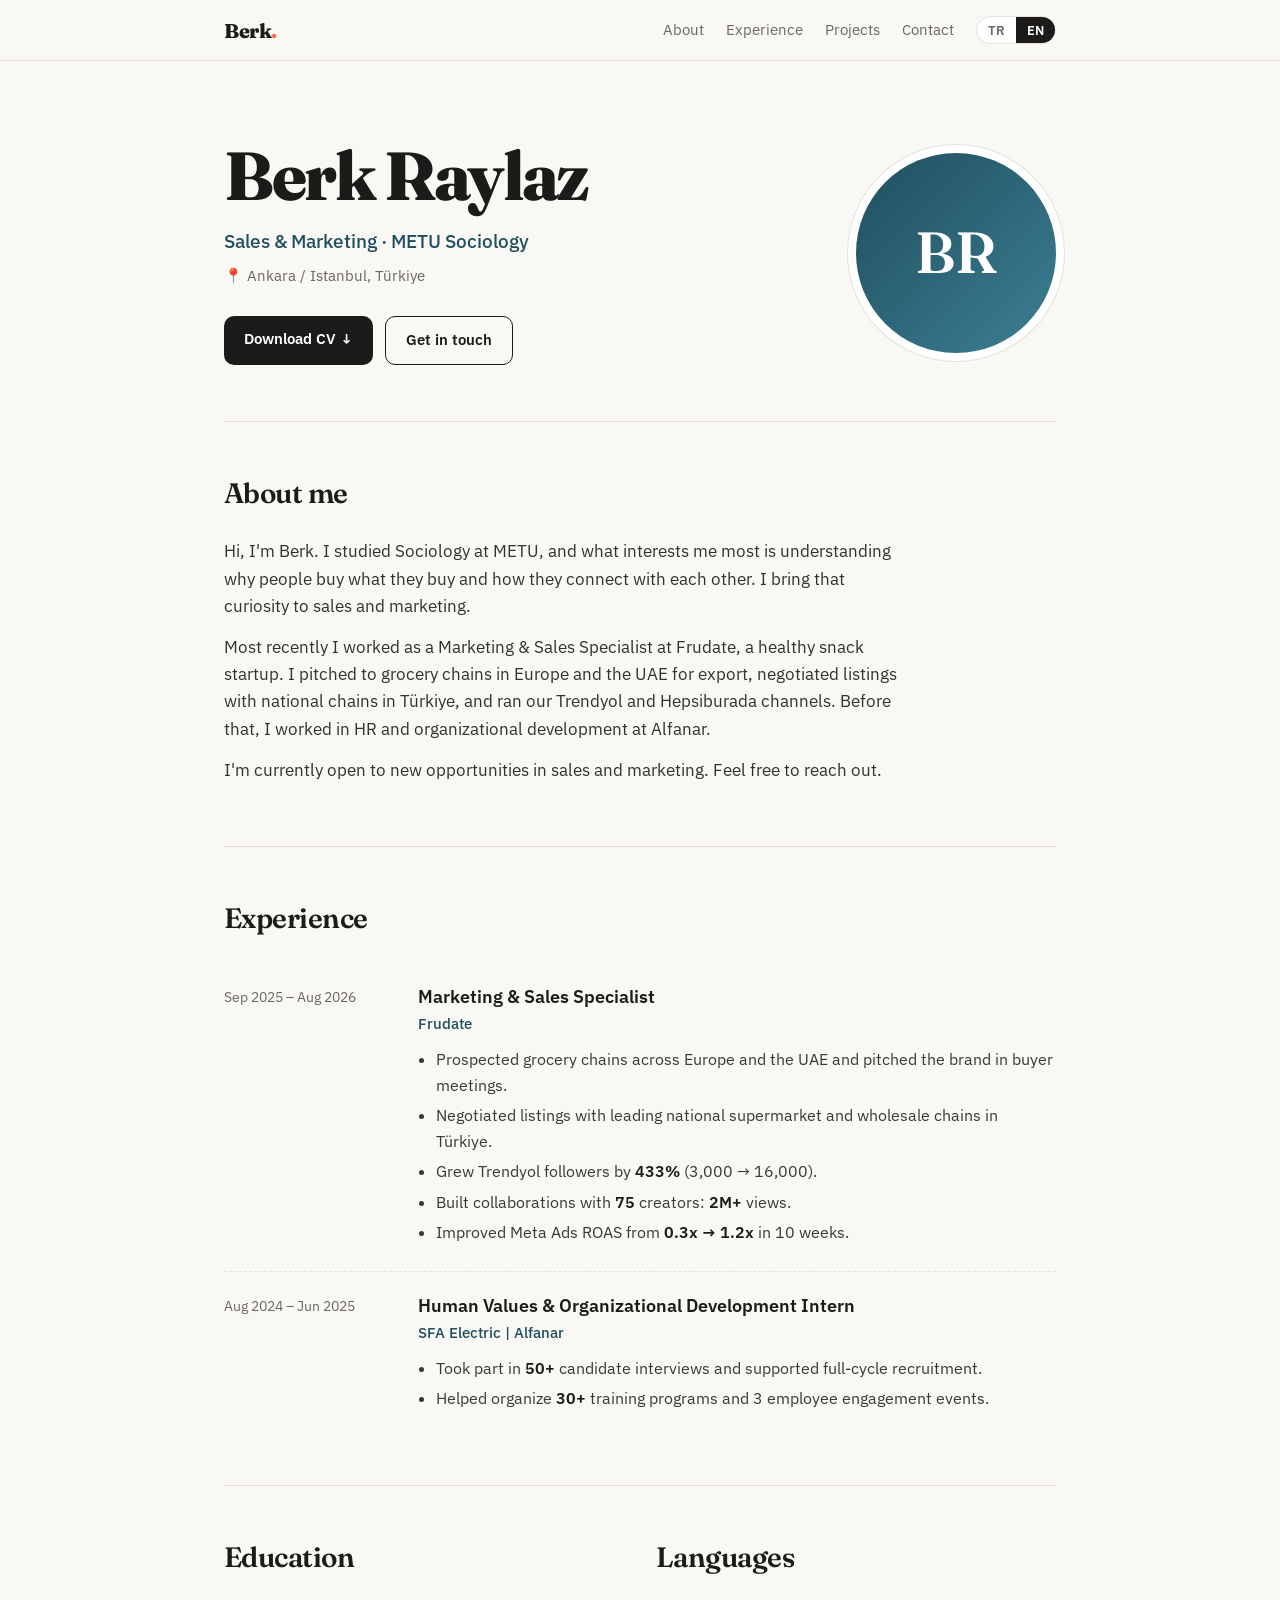
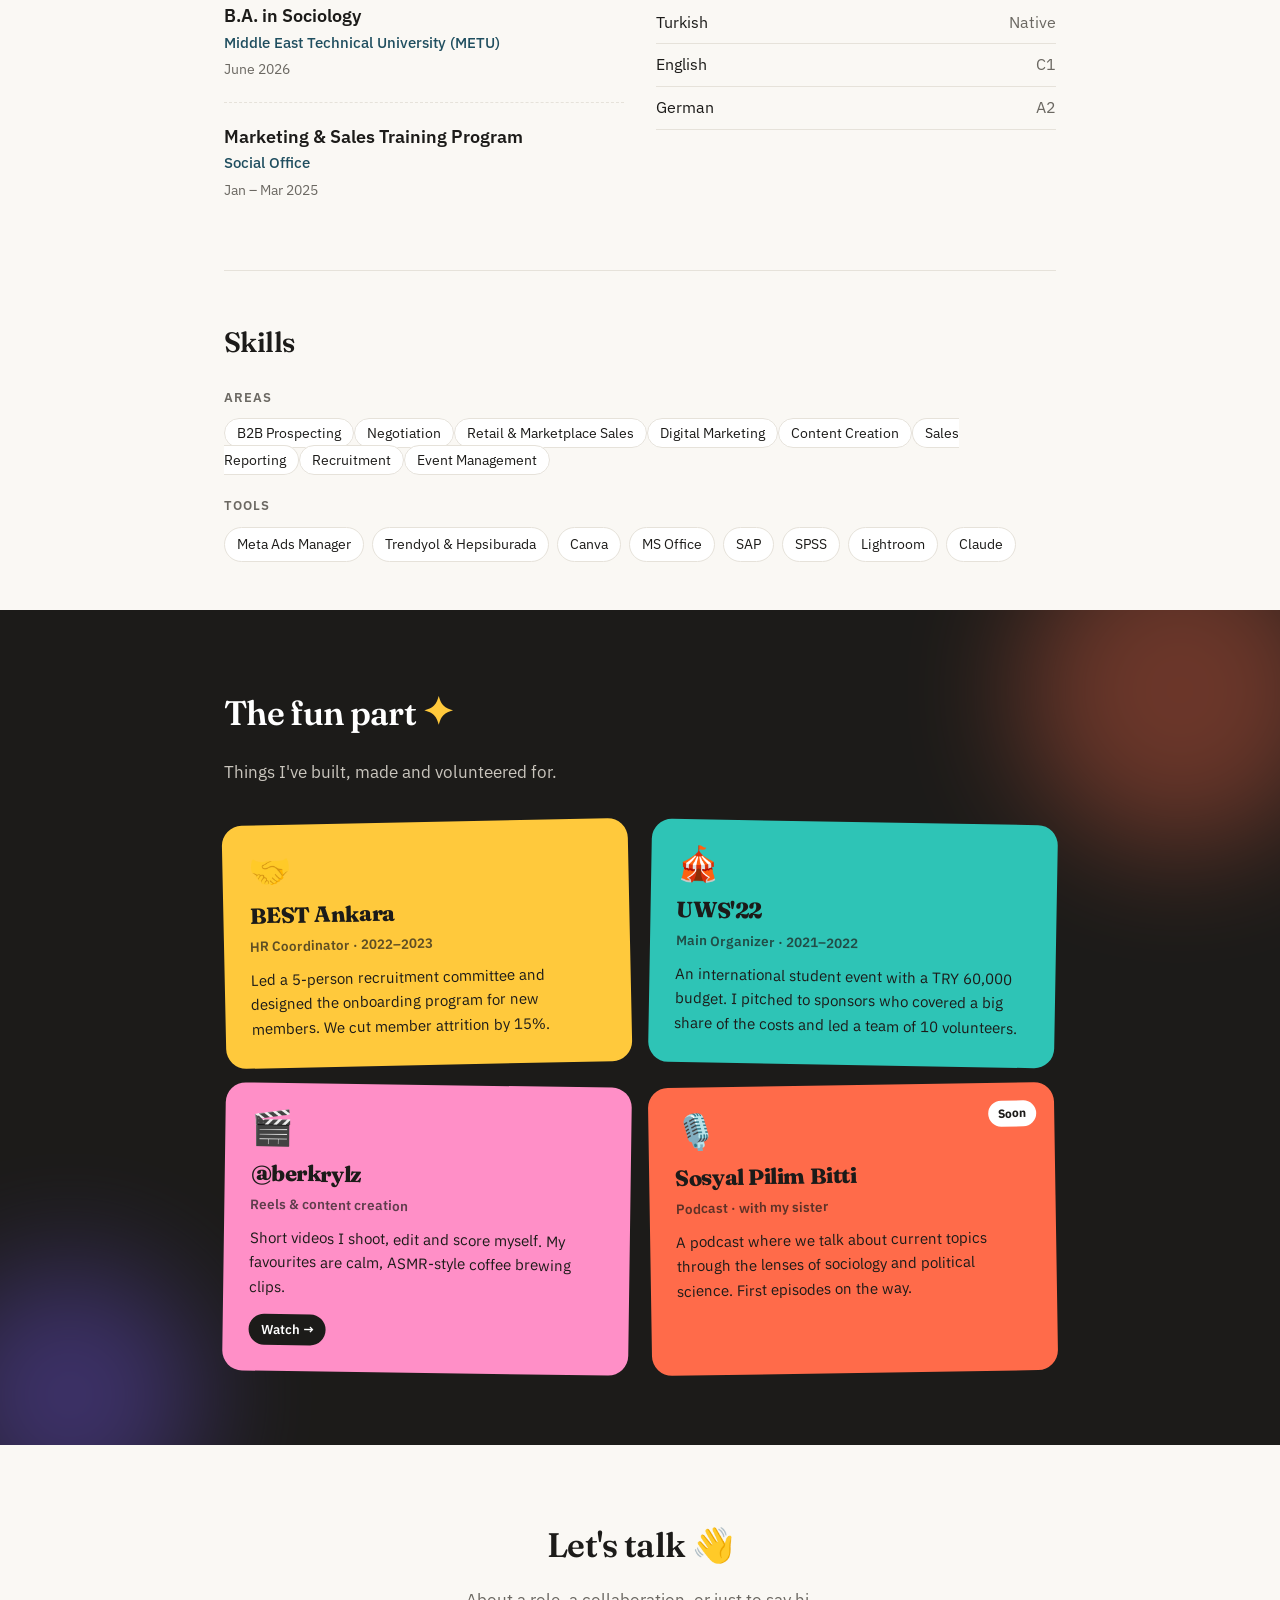
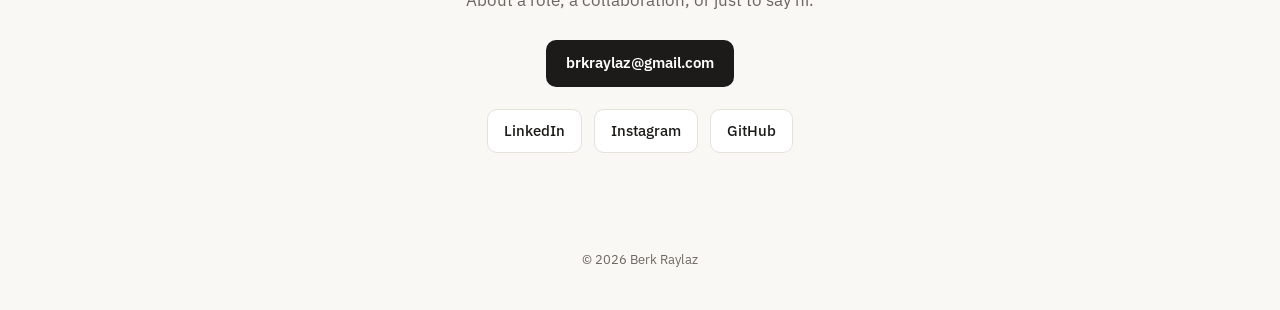
==== index.html @ 64d94a80 "Add files via upload" ====
<!DOCTYPE html>
<html lang="tr">
<head>
<meta charset="UTF-8">
<meta name="viewport" content="width=device-width, initial-scale=1.0">
<title>Berk Raylaz</title>
<meta name="description" content="Berk Raylaz — Sales & Marketing | METU Sociology">
<meta property="og:title" content="Berk Raylaz">
<meta property="og:description" content="Sales & Marketing | METU Sociology">
<link rel="preconnect" href="https://fonts.googleapis.com">
<link rel="preconnect" href="https://fonts.gstatic.com" crossorigin>
<link href="https://fonts.googleapis.com/css2?family=Fraunces:opsz,wght@9..144,400;9..144,600;9..144,800&family=IBM+Plex+Sans:wght@400;500;600&family=Caveat:wght@600&display=swap" rel="stylesheet">
<style>
  :root{
    --ink:#1c1b19; --muted:#6b6862; --line:#e6e2da; --paper:#faf8f4; --white:#fff;
    --accent:#1f4e5f;
    --coral:#ff6b4a; --sun:#ffc93c; --teal:#2ec4b6; --plum:#7b5cff; --pink:#ff8fc7;
  }
  *{box-sizing:border-box;margin:0;padding:0}
  html{scroll-behavior:smooth}
  body{font-family:'IBM Plex Sans',system-ui,sans-serif;color:var(--ink);background:var(--paper);line-height:1.65;font-size:16.5px}
  a{color:inherit}
  .wrap{max-width:880px;margin:0 auto;padding:0 24px}

  /* NAV */
  nav{position:sticky;top:0;z-index:10;background:rgba(250,248,244,.88);backdrop-filter:blur(8px);border-bottom:1px solid var(--line)}
  nav .wrap{display:flex;align-items:center;justify-content:space-between;height:60px}
  .logo{font-family:'Fraunces',serif;font-weight:800;font-size:20px;text-decoration:none;letter-spacing:-.02em}
  .logo span{color:var(--coral)}
  .links{display:flex;gap:22px;align-items:center;font-size:14.5px}
  .links a{text-decoration:none;color:var(--muted);transition:color .2s}
  .links a:hover{color:var(--ink)}
  .lang{display:flex;border:1px solid var(--line);border-radius:999px;overflow:hidden;background:var(--white)}
  .lang button{border:0;background:none;padding:5px 11px;font:600 12.5px 'IBM Plex Sans';cursor:pointer;color:var(--muted)}
  .lang button.on{background:var(--ink);color:var(--white)}
  @media(max-width:680px){.links a{display:none}}

  /* HERO */
  .hero{padding:80px 0 56px;display:grid;grid-template-columns:1fr 200px;gap:48px;align-items:center}
  .hero h1{font-family:'Fraunces',serif;font-weight:800;font-size:clamp(44px,7vw,68px);line-height:1.02;letter-spacing:-.035em}
  .hero .role{margin-top:16px;font-size:19px;color:var(--accent);font-weight:500}
  .hero .loc{margin-top:6px;color:var(--muted);font-size:15px}
  .btns{margin-top:28px;display:flex;gap:12px;flex-wrap:wrap}
  .btn{display:inline-block;padding:11px 20px;border-radius:10px;text-decoration:none;font-weight:600;font-size:15px;transition:transform .15s,box-shadow .15s}
  .btn.dark{background:var(--ink);color:var(--white)}
  .btn.light{border:1.5px solid var(--ink)}
  .btn:hover{transform:translateY(-2px);box-shadow:0 6px 16px rgba(0,0,0,.1)}
  .photo{width:200px;height:200px;border-radius:50%;overflow:hidden;background:linear-gradient(135deg,var(--accent),#3d7f93);display:grid;place-items:center;color:#fff;font-family:'Fraunces',serif;font-size:58px;font-weight:600;box-shadow:0 0 0 8px var(--white),0 0 0 9px var(--line)}
  .photo{position:relative}
  .photo img{position:absolute;inset:0;width:100%;height:100%;object-fit:cover}
  @media(max-width:680px){.hero{grid-template-columns:1fr;padding-top:48px}.photo{width:140px;height:140px;font-size:42px;order:-1}}

  /* SERIOUS SECTIONS */
  section{padding:48px 0;border-top:1px solid var(--line)}
  h2{font-family:'Fraunces',serif;font-weight:600;font-size:28px;letter-spacing:-.02em;margin-bottom:22px}
  .about p{max-width:680px;margin-bottom:14px;color:#33312d}
  .job{display:grid;grid-template-columns:170px 1fr;gap:24px;padding:20px 0;border-bottom:1px dashed var(--line)}
  .job:last-child{border-bottom:0}
  .job .date{color:var(--muted);font-size:14px;padding-top:3px}
  .job h3{font-size:17.5px;font-weight:600}
  .job .co{color:var(--accent);font-weight:500;font-size:15px}
  .job ul{margin:10px 0 0 18px;color:#3a3833;font-size:15.5px}
  .job li{margin-bottom:5px}
  .num{font-weight:600;color:var(--ink)}
  @media(max-width:680px){.job{grid-template-columns:1fr;gap:4px}}
  .grid2{display:grid;grid-template-columns:1fr 1fr;gap:32px}
  @media(max-width:680px){.grid2{grid-template-columns:1fr}}
  .tags{display:flex;flex-wrap:wrap;gap:8px}
  .tag{border:1px solid var(--line);background:var(--white);padding:5px 12px;border-radius:999px;font-size:14px}
  .sub{font-size:13px;text-transform:uppercase;letter-spacing:.08em;color:var(--muted);margin-bottom:10px;font-weight:600}
  .langrow{display:flex;justify-content:space-between;padding:8px 0;border-bottom:1px solid var(--line);font-size:15.5px}
  .langrow span:last-child{color:var(--muted)}

  /* COLORFUL SECTION */
  .fun{background:var(--ink);color:#fff;border-top:0;padding:72px 0;position:relative;overflow:hidden}
  .fun h2{color:#fff;font-size:34px}
  .fun h2 .scribble{font-family:'Caveat',cursive;color:var(--sun);font-size:38px;font-weight:600;margin-left:6px}
  .fun .intro{color:#c9c5bd;max-width:600px;margin:-8px 0 36px}
  .blob{position:absolute;border-radius:50%;filter:blur(60px);opacity:.35;pointer-events:none}
  .b1{width:320px;height:320px;background:var(--coral);top:-80px;right:-60px;animation:float 9s ease-in-out infinite}
  .b2{width:260px;height:260px;background:var(--plum);bottom:-80px;left:-60px;animation:float 11s ease-in-out infinite reverse}
  @keyframes float{50%{transform:translate(30px,25px) scale(1.08)}}
  .cards{display:grid;grid-template-columns:repeat(2,1fr);gap:20px;position:relative}
  @media(max-width:680px){.cards{grid-template-columns:1fr}}
  .card{border-radius:20px;padding:26px;color:var(--ink);transition:transform .25s cubic-bezier(.3,1.6,.6,1);position:relative}
  .card:nth-child(1){background:var(--sun);transform:rotate(-1.2deg)}
  .card:nth-child(2){background:var(--teal);transform:rotate(1deg)}
  .card:nth-child(3){background:var(--pink);transform:rotate(.8deg)}
  .card:nth-child(4){background:var(--coral);transform:rotate(-.9deg)}
  .card:hover{transform:rotate(0) translateY(-6px) scale(1.02)}
  .card .emoji{font-size:34px;line-height:1}
  .card h3{font-family:'Fraunces',serif;font-weight:800;font-size:22px;margin:12px 0 2px;letter-spacing:-.02em}
  .card .meta{font-size:13.5px;font-weight:600;opacity:.7;margin-bottom:10px}
  .card p{font-size:15px}
  .card .pill{display:inline-block;margin-top:14px;background:var(--ink);color:#fff;padding:5px 12px;border-radius:999px;font-size:13px;font-weight:600;text-decoration:none}
  .soon{position:absolute;top:18px;right:18px;background:#fff;padding:3px 10px;border-radius:999px;font-size:12px;font-weight:700;animation:pulse 2s infinite}
  @keyframes pulse{50%{transform:scale(1.08)}}

  /* CONTACT */
  .contact{text-align:center;padding:72px 0}
  .contact h2{font-size:34px}
  .contact p{color:var(--muted);margin:-8px auto 26px;max-width:480px}
  .socials{display:flex;justify-content:center;gap:12px;flex-wrap:wrap;margin-top:22px}
  .socials a{padding:9px 16px;border:1px solid var(--line);border-radius:10px;background:var(--white);text-decoration:none;font-size:14.5px;font-weight:500;transition:border-color .2s}
  .socials a:hover{border-color:var(--ink)}
  footer{text-align:center;color:var(--muted);font-size:13px;padding:24px 0 40px}

  /* reveal */
  .rv{opacity:0;transform:translateY(18px);transition:opacity .7s ease,transform .7s ease}
  .rv.in{opacity:1;transform:none}
  @media(prefers-reduced-motion:reduce){.rv{opacity:1;transform:none}.b1,.b2,.soon{animation:none}}

  [data-en]{display:none}
  html[lang=en] [data-tr]{display:none}
  html[lang=en] [data-en]{display:revert}
</style>
</head>
<body>

<nav>
  <div class="wrap">
    <a href="#" class="logo">Berk<span>.</span></a>
    <div class="links">
      <a href="#about"><span data-tr>Hakkımda</span><span data-en>About</span></a>
      <a href="#experience"><span data-tr>Deneyim</span><span data-en>Experience</span></a>
      <a href="#projects"><span data-tr>Projeler</span><span data-en>Projects</span></a>
      <a href="#contact"><span data-tr>İletişim</span><span data-en>Contact</span></a>
      <div class="lang">
        <button id="btn-tr" onclick="setLang('tr')">TR</button>
        <button id="btn-en" onclick="setLang('en')">EN</button>
      </div>
    </div>
  </div>
</nav>

<div class="wrap">
  <header class="hero">
    <div>
      <h1>Berk Raylaz</h1>
      <div class="role"><span data-tr>Satış &amp; Pazarlama · ODTÜ Sosyoloji</span><span data-en>Sales &amp; Marketing · METU Sociology</span></div>
      <div class="loc">📍 <span data-tr>Ankara / İstanbul</span><span data-en>Ankara / Istanbul, Türkiye</span></div>
      <div class="btns">
        <a class="btn dark" href="cv-tr.pdf" data-tr download>CV'yi indir ↓</a>
        <a class="btn dark" href="cv-en.pdf" data-en download>Download CV ↓</a>
        <a class="btn light" href="#contact"><span data-tr>İletişime geç</span><span data-en>Get in touch</span></a>
      </div>
    </div>
    <div class="photo">
      <!-- photo.jpg dosyasını yükleyince otomatik görünür -->
      <img src="photo.jpg" alt="Berk Raylaz" onerror="this.remove()">
      <span>BR</span>
    </div>
  </header>

  <section id="about" class="about rv">
    <h2><span data-tr>Hakkımda</span><span data-en>About me</span></h2>
    <div data-tr>
      <p>Merhaba, ben Berk. ODTÜ Sosyoloji mezunuyum ve insanların neyi neden satın aldığını, birbirleriyle nasıl ilişki kurduğunu anlamak ilgimi en çok çeken şey. Bu merakı satış ve pazarlamaya taşıyorum.</p>
      <p>Son olarak sağlıklı atıştırmalık girişimi Frudate'te Pazarlama ve Satış Uzmanı olarak çalıştım. Avrupa ve BAE'deki market zincirleriyle ihracat görüşmeleri yaptım, Türkiye'deki ulusal zincirlerle listeleme müzakerelerinde bulundum, Trendyol ve Hepsiburada kanallarını yönettim. Öncesinde Alfanar'da İK ve organizasyonel gelişim tarafında çalıştım.</p>
      <p>Şu anda satış ve pazarlama alanında yeni fırsatlara açığım. Tanışmak isterseniz bana yazabilirsiniz.</p>
    </div>
    <div data-en>
      <p>Hi, I'm Berk. I studied Sociology at METU, and what interests me most is understanding why people buy what they buy and how they connect with each other. I bring that curiosity to sales and marketing.</p>
      <p>Most recently I worked as a Marketing &amp; Sales Specialist at Frudate, a healthy snack startup. I pitched to grocery chains in Europe and the UAE for export, negotiated listings with national chains in Türkiye, and ran our Trendyol and Hepsiburada channels. Before that, I worked in HR and organizational development at Alfanar.</p>
      <p>I'm currently open to new opportunities in sales and marketing. Feel free to reach out.</p>
    </div>
  </section>

  <section id="experience" class="rv">
    <h2><span data-tr>Deneyim</span><span data-en>Experience</span></h2>

    <div class="job">
      <div class="date"><span data-tr>Eyl 2025 – Ağu 2026</span><span data-en>Sep 2025 – Aug 2026</span></div>
      <div>
        <h3><span data-tr>Pazarlama ve Satış Uzmanı</span><span data-en>Marketing &amp; Sales Specialist</span></h3>
        <div class="co">Frudate</div>
        <ul data-tr>
          <li>Avrupa ve BAE'deki market zincirlerine ulaşıp alıcı görüşmelerinde markayı sundum.</li>
          <li>Türkiye'nin önde gelen süpermarket ve toptan zincirleriyle listeleme müzakereleri yürüttüm.</li>
          <li>Trendyol takipçisini <span class="num">%433</span> artırdım (3.000 → 16.000).</li>
          <li><span class="num">75</span> içerik üreticisiyle iş birliği kurdum: <span class="num">2M+</span> görüntülenme.</li>
          <li>Meta Ads'te ROAS'ı 10 haftada <span class="num">0,3x → 1,2x</span>'e çıkardım.</li>
        </ul>
        <ul data-en>
          <li>Prospected grocery chains across Europe and the UAE and pitched the brand in buyer meetings.</li>
          <li>Negotiated listings with leading national supermarket and wholesale chains in Türkiye.</li>
          <li>Grew Trendyol followers by <span class="num">433%</span> (3,000 → 16,000).</li>
          <li>Built collaborations with <span class="num">75</span> creators: <span class="num">2M+</span> views.</li>
          <li>Improved Meta Ads ROAS from <span class="num">0.3x → 1.2x</span> in 10 weeks.</li>
        </ul>
      </div>
    </div>

    <div class="job">
      <div class="date"><span data-tr>Ağu 2024 – Haz 2025</span><span data-en>Aug 2024 – Jun 2025</span></div>
      <div>
        <h3><span data-tr>İnsani Değerler ve Org. Gelişim Stajyeri</span><span data-en>Human Values &amp; Organizational Development Intern</span></h3>
        <div class="co">SFA Electric | Alfanar</div>
        <ul data-tr>
          <li><span class="num">50+</span> aday mülakatına katıldım, uçtan uca işe alım süreçlerini destekledim.</li>
          <li><span class="num">30+</span> eğitim programının ve 3 çalışan bağlılığı etkinliğinin organizasyonunda yer aldım.</li>
        </ul>
        <ul data-en>
          <li>Took part in <span class="num">50+</span> candidate interviews and supported full-cycle recruitment.</li>
          <li>Helped organize <span class="num">30+</span> training programs and 3 employee engagement events.</li>
        </ul>
      </div>
    </div>
  </section>

  <section class="rv">
    <div class="grid2">
      <div>
        <h2><span data-tr>Eğitim</span><span data-en>Education</span></h2>
        <div class="job" style="grid-template-columns:1fr;padding-top:0">
          <div>
            <h3><span data-tr>Sosyoloji Lisans</span><span data-en>B.A. in Sociology</span></h3>
            <div class="co"><span data-tr>Orta Doğu Teknik Üniversitesi (ODTÜ)</span><span data-en>Middle East Technical University (METU)</span></div>
            <div class="date"><span data-tr>Haziran 2026</span><span data-en>June 2026</span></div>
          </div>
        </div>
        <div class="job" style="grid-template-columns:1fr">
          <div>
            <h3><span data-tr>Pazarlama ve Satış Eğitim Programı</span><span data-en>Marketing &amp; Sales Training Program</span></h3>
            <div class="co">Social Office</div>
            <div class="date"><span data-tr>Ocak – Mart 2025</span><span data-en>Jan – Mar 2025</span></div>
          </div>
        </div>
      </div>
      <div>
        <h2><span data-tr>Diller</span><span data-en>Languages</span></h2>
        <div class="langrow"><span data-tr>Türkçe</span><span data-en>Turkish</span><span><span data-tr>Ana dil</span><span data-en>Native</span></span></div>
        <div class="langrow"><span data-tr>İngilizce</span><span data-en>English</span><span>C1</span></div>
        <div class="langrow"><span data-tr>Almanca</span><span data-en>German</span><span>A2</span></div>
      </div>
    </div>
  </section>

  <section class="rv">
    <h2><span data-tr>Yetkinlikler</span><span data-en>Skills</span></h2>
    <div class="sub"><span data-tr>Alanlar</span><span data-en>Areas</span></div>
    <div class="tags" data-tr style="margin-bottom:22px">
      <span class="tag">B2B Müşteri Bulma</span><span class="tag">Müzakere</span><span class="tag">Perakende ve Pazaryeri Satışı</span><span class="tag">Dijital Pazarlama</span><span class="tag">İçerik Üretimi</span><span class="tag">Satış Raporlama</span><span class="tag">İşe Alım</span><span class="tag">Etkinlik Yönetimi</span>
    </div>
    <div class="tags" data-en style="margin-bottom:22px">
      <span class="tag">B2B Prospecting</span><span class="tag">Negotiation</span><span class="tag">Retail &amp; Marketplace Sales</span><span class="tag">Digital Marketing</span><span class="tag">Content Creation</span><span class="tag">Sales Reporting</span><span class="tag">Recruitment</span><span class="tag">Event Management</span>
    </div>
    <div class="sub"><span data-tr>Araçlar</span><span data-en>Tools</span></div>
    <div class="tags">
      <span class="tag">Meta Ads Manager</span><span class="tag">Trendyol &amp; Hepsiburada</span><span class="tag">Canva</span><span class="tag">MS Office</span><span class="tag">SAP</span><span class="tag">SPSS</span><span class="tag">Lightroom</span><span class="tag">Claude</span>
    </div>
  </section>
</div>

<!-- COLORFUL: volunteer & creative -->
<section id="projects" class="fun">
  <div class="blob b1"></div><div class="blob b2"></div>
  <div class="wrap">
    <h2><span data-tr>İşin eğlenceli kısmı</span><span data-en>The fun part</span><span class="scribble">✦</span></h2>
    <p class="intro"><span data-tr>Gönüllü olarak yaptığım, ürettiğim ve üzerinde çalıştığım şeyler.</span><span data-en>Things I've built, made and volunteered for.</span></p>
    <div class="cards rv">
      <div class="card">
        <div class="emoji">🤝</div>
        <h3>BEST Ankara</h3>
        <div class="meta"><span data-tr>İK Koordinatörü · 2022–2023</span><span data-en>HR Coordinator · 2022–2023</span></div>
        <p data-tr>5 kişilik işe alım komitesini yönettim, yeni üyeler için oryantasyon programı tasarladım. Üye kaybını %15 azalttık.</p>
        <p data-en>Led a 5-person recruitment committee and designed the onboarding program for new members. We cut member attrition by 15%.</p>
      </div>
      <div class="card">
        <div class="emoji">🎪</div>
        <h3>UWS'22</h3>
        <div class="meta"><span data-tr>Ana Organizatör · 2021–2022</span><span data-en>Main Organizer · 2021–2022</span></div>
        <p data-tr>60.000 TL bütçeli uluslararası öğrenci etkinliği. Sponsorlarla görüşüp maliyetin önemli kısmını karşıladık, 10 kişilik gönüllü ekibe liderlik ettim.</p>
        <p data-en>An international student event with a TRY 60,000 budget. I pitched to sponsors who covered a big share of the costs and led a team of 10 volunteers.</p>
      </div>
      <div class="card">
        <div class="emoji">🎬</div>
        <h3>@berkrylz</h3>
        <div class="meta"><span data-tr>Reels &amp; içerik üretimi</span><span data-en>Reels &amp; content creation</span></div>
        <p data-tr>Çekim, kurgu ve müzik seçimine kadar kendi ürettiğim kısa videolar. Sakin, ASMR tadında kahve demleme videoları favorim.</p>
        <p data-en>Short videos I shoot, edit and score myself. My favourites are calm, ASMR-style coffee brewing clips.</p>
        <a class="pill" href="https://instagram.com/berkrylz" target="_blank" rel="noopener"><span data-tr>İzle →</span><span data-en>Watch →</span></a>
      </div>
      <div class="card">
        <span class="soon"><span data-tr>Yakında</span><span data-en>Soon</span></span>
        <div class="emoji">🎙️</div>
        <h3>Sosyal Pilim Bitti</h3>
        <div class="meta"><span data-tr>Podcast · ablamla birlikte</span><span data-en>Podcast · with my sister</span></div>
        <p data-tr>Gündemi sosyoloji ve siyaset bilimi gözüyle konuştuğumuz bir podcast. İlk bölümler yolda.</p>
        <p data-en>A podcast where we talk about current topics through the lenses of sociology and political science. First episodes on the way.</p>
      </div>
    </div>
  </div>
</section>

<div class="wrap">
  <section id="contact" class="contact rv" style="border-top:0">
    <h2><span data-tr>Tanışalım 👋</span><span data-en>Let's talk 👋</span></h2>
    <p><span data-tr>Bir pozisyon, iş birliği ya da sadece merhaba demek için.</span><span data-en>About a role, a collaboration, or just to say hi.</span></p>
    <a class="btn dark" href="mailto:brkraylaz@gmail.com">brkraylaz@gmail.com</a>
    <div class="socials">
      <a href="https://linkedin.com/in/berk-raylaz" target="_blank" rel="noopener">LinkedIn</a>
      <a href="https://instagram.com/berkrylz" target="_blank" rel="noopener">Instagram</a>
      <a href="https://github.com/KULLANICIADI" target="_blank" rel="noopener">GitHub</a>
    </div>
  </section>
</div>

<footer>© 2026 Berk Raylaz</footer>

<script>
  function setLang(l){
    document.documentElement.lang = l;
    document.getElementById('btn-tr').classList.toggle('on', l==='tr');
    document.getElementById('btn-en').classList.toggle('on', l==='en');
    try{ localStorage.setItem('lang', l); }catch(e){}
  }
  (function(){
    var saved = null;
    try{ saved = localStorage.getItem('lang'); }catch(e){}
    var l = saved || ((navigator.language||'tr').toLowerCase().startsWith('tr') ? 'tr' : 'en');
    setLang(l);
  })();
  var io = new IntersectionObserver(function(es){
    es.forEach(function(e){ if(e.isIntersecting){ e.target.classList.add('in'); io.unobserve(e.target); } });
  }, {threshold:.12});
  document.querySelectorAll('.rv').forEach(function(el){ io.observe(el); });
</script>
</body>
</html>
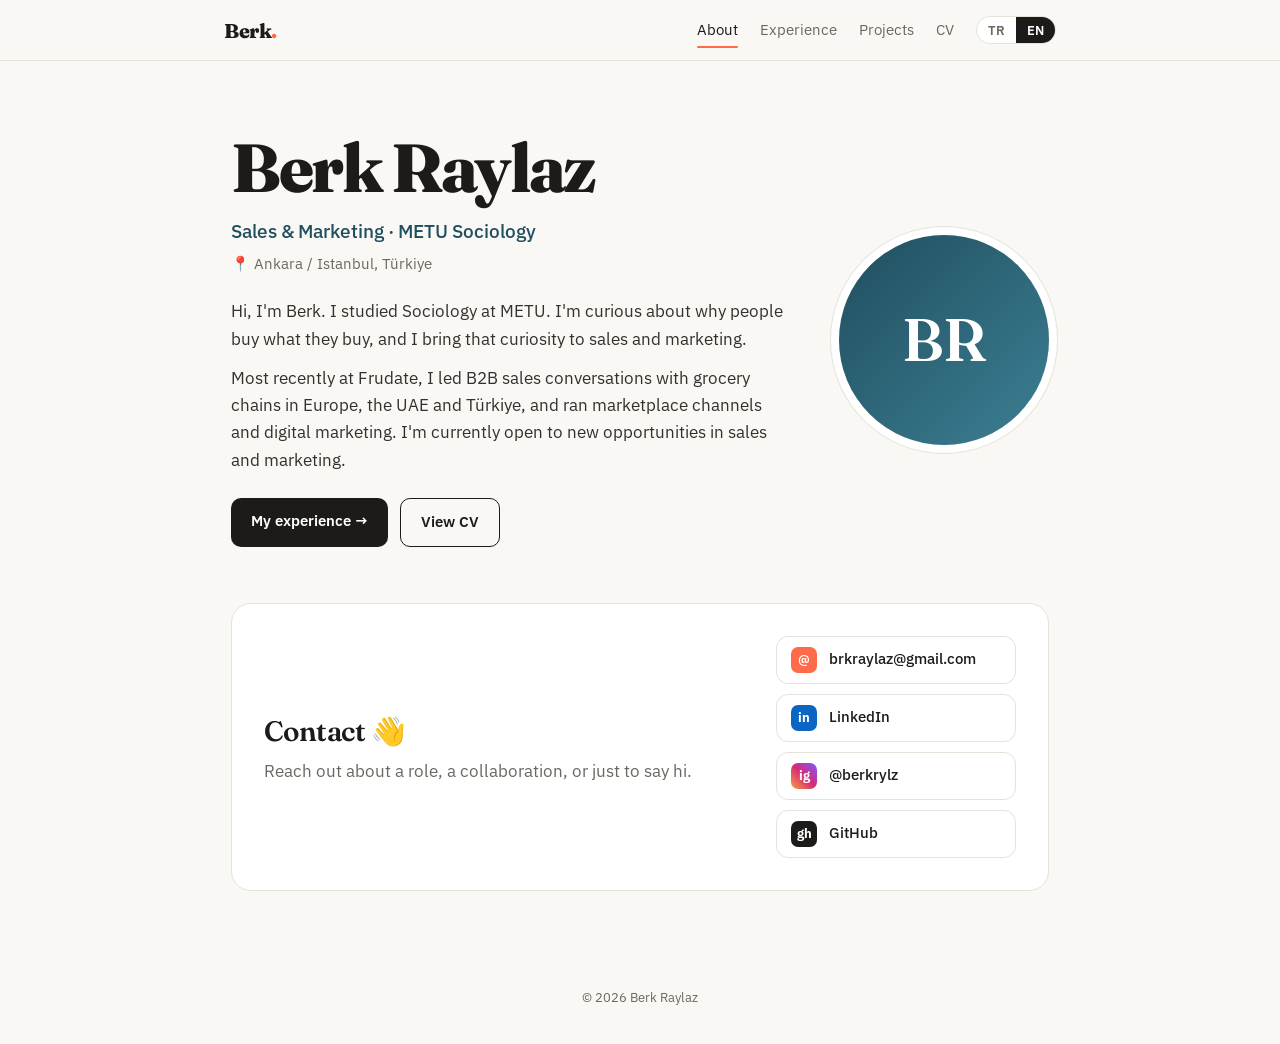
==== commit 02906b7f: "Split site into Home, Experience and Projects pages; add CV PDFs Co-Authored-By: Claude Opus 5.5 <no" ====
--- a/index.html
+++ b/index.html
@@ -10,321 +10,54 @@
 <link rel="preconnect" href="https://fonts.googleapis.com">
 <link rel="preconnect" href="https://fonts.gstatic.com" crossorigin>
 <link href="https://fonts.googleapis.com/css2?family=Fraunces:opsz,wght@9..144,400;9..144,600;9..144,800&family=IBM+Plex+Sans:wght@400;500;600&family=Caveat:wght@600&display=swap" rel="stylesheet">
-<style>
-  :root{
-    --ink:#1c1b19; --muted:#6b6862; --line:#e6e2da; --paper:#faf8f4; --white:#fff;
-    --accent:#1f4e5f;
-    --coral:#ff6b4a; --sun:#ffc93c; --teal:#2ec4b6; --plum:#7b5cff; --pink:#ff8fc7;
-  }
-  *{box-sizing:border-box;margin:0;padding:0}
-  html{scroll-behavior:smooth}
-  body{font-family:'IBM Plex Sans',system-ui,sans-serif;color:var(--ink);background:var(--paper);line-height:1.65;font-size:16.5px}
-  a{color:inherit}
-  .wrap{max-width:880px;margin:0 auto;padding:0 24px}
+<link rel="stylesheet" href="style.css">
+</head>
+<body data-page="home">
+<main class="wrap">
 
-  /* NAV */
-  nav{position:sticky;top:0;z-index:10;background:rgba(250,248,244,.88);backdrop-filter:blur(8px);border-bottom:1px solid var(--line)}
-  nav .wrap{display:flex;align-items:center;justify-content:space-between;height:60px}
-  .logo{font-family:'Fraunces',serif;font-weight:800;font-size:20px;text-decoration:none;letter-spacing:-.02em}
-  .logo span{color:var(--coral)}
-  .links{display:flex;gap:22px;align-items:center;font-size:14.5px}
-  .links a{text-decoration:none;color:var(--muted);transition:color .2s}
-  .links a:hover{color:var(--ink)}
-  .lang{display:flex;border:1px solid var(--line);border-radius:999px;overflow:hidden;background:var(--white)}
-  .lang button{border:0;background:none;padding:5px 11px;font:600 12.5px 'IBM Plex Sans';cursor:pointer;color:var(--muted)}
-  .lang button.on{background:var(--ink);color:var(--white)}
-  @media(max-width:680px){.links a{display:none}}
-
-  /* HERO */
-  .hero{padding:80px 0 56px;display:grid;grid-template-columns:1fr 200px;gap:48px;align-items:center}
-  .hero h1{font-family:'Fraunces',serif;font-weight:800;font-size:clamp(44px,7vw,68px);line-height:1.02;letter-spacing:-.035em}
-  .hero .role{margin-top:16px;font-size:19px;color:var(--accent);font-weight:500}
-  .hero .loc{margin-top:6px;color:var(--muted);font-size:15px}
-  .btns{margin-top:28px;display:flex;gap:12px;flex-wrap:wrap}
-  .btn{display:inline-block;padding:11px 20px;border-radius:10px;text-decoration:none;font-weight:600;font-size:15px;transition:transform .15s,box-shadow .15s}
-  .btn.dark{background:var(--ink);color:var(--white)}
-  .btn.light{border:1.5px solid var(--ink)}
-  .btn:hover{transform:translateY(-2px);box-shadow:0 6px 16px rgba(0,0,0,.1)}
-  .photo{width:200px;height:200px;border-radius:50%;overflow:hidden;background:linear-gradient(135deg,var(--accent),#3d7f93);display:grid;place-items:center;color:#fff;font-family:'Fraunces',serif;font-size:58px;font-weight:600;box-shadow:0 0 0 8px var(--white),0 0 0 9px var(--line)}
-  .photo{position:relative}
-  .photo img{position:absolute;inset:0;width:100%;height:100%;object-fit:cover}
-  @media(max-width:680px){.hero{grid-template-columns:1fr;padding-top:48px}.photo{width:140px;height:140px;font-size:42px;order:-1}}
-
-  /* SERIOUS SECTIONS */
-  section{padding:48px 0;border-top:1px solid var(--line)}
-  h2{font-family:'Fraunces',serif;font-weight:600;font-size:28px;letter-spacing:-.02em;margin-bottom:22px}
-  .about p{max-width:680px;margin-bottom:14px;color:#33312d}
-  .job{display:grid;grid-template-columns:170px 1fr;gap:24px;padding:20px 0;border-bottom:1px dashed var(--line)}
-  .job:last-child{border-bottom:0}
-  .job .date{color:var(--muted);font-size:14px;padding-top:3px}
-  .job h3{font-size:17.5px;font-weight:600}
-  .job .co{color:var(--accent);font-weight:500;font-size:15px}
-  .job ul{margin:10px 0 0 18px;color:#3a3833;font-size:15.5px}
-  .job li{margin-bottom:5px}
-  .num{font-weight:600;color:var(--ink)}
-  @media(max-width:680px){.job{grid-template-columns:1fr;gap:4px}}
-  .grid2{display:grid;grid-template-columns:1fr 1fr;gap:32px}
-  @media(max-width:680px){.grid2{grid-template-columns:1fr}}
-  .tags{display:flex;flex-wrap:wrap;gap:8px}
-  .tag{border:1px solid var(--line);background:var(--white);padding:5px 12px;border-radius:999px;font-size:14px}
-  .sub{font-size:13px;text-transform:uppercase;letter-spacing:.08em;color:var(--muted);margin-bottom:10px;font-weight:600}
-  .langrow{display:flex;justify-content:space-between;padding:8px 0;border-bottom:1px solid var(--line);font-size:15.5px}
-  .langrow span:last-child{color:var(--muted)}
-
-  /* COLORFUL SECTION */
-  .fun{background:var(--ink);color:#fff;border-top:0;padding:72px 0;position:relative;overflow:hidden}
-  .fun h2{color:#fff;font-size:34px}
-  .fun h2 .scribble{font-family:'Caveat',cursive;color:var(--sun);font-size:38px;font-weight:600;margin-left:6px}
-  .fun .intro{color:#c9c5bd;max-width:600px;margin:-8px 0 36px}
-  .blob{position:absolute;border-radius:50%;filter:blur(60px);opacity:.35;pointer-events:none}
-  .b1{width:320px;height:320px;background:var(--coral);top:-80px;right:-60px;animation:float 9s ease-in-out infinite}
-  .b2{width:260px;height:260px;background:var(--plum);bottom:-80px;left:-60px;animation:float 11s ease-in-out infinite reverse}
-  @keyframes float{50%{transform:translate(30px,25px) scale(1.08)}}
-  .cards{display:grid;grid-template-columns:repeat(2,1fr);gap:20px;position:relative}
-  @media(max-width:680px){.cards{grid-template-columns:1fr}}
-  .card{border-radius:20px;padding:26px;color:var(--ink);transition:transform .25s cubic-bezier(.3,1.6,.6,1);position:relative}
-  .card:nth-child(1){background:var(--sun);transform:rotate(-1.2deg)}
-  .card:nth-child(2){background:var(--teal);transform:rotate(1deg)}
-  .card:nth-child(3){background:var(--pink);transform:rotate(.8deg)}
-  .card:nth-child(4){background:var(--coral);transform:rotate(-.9deg)}
-  .card:hover{transform:rotate(0) translateY(-6px) scale(1.02)}
-  .card .emoji{font-size:34px;line-height:1}
-  .card h3{font-family:'Fraunces',serif;font-weight:800;font-size:22px;margin:12px 0 2px;letter-spacing:-.02em}
-  .card .meta{font-size:13.5px;font-weight:600;opacity:.7;margin-bottom:10px}
-  .card p{font-size:15px}
-  .card .pill{display:inline-block;margin-top:14px;background:var(--ink);color:#fff;padding:5px 12px;border-radius:999px;font-size:13px;font-weight:600;text-decoration:none}
-  .soon{position:absolute;top:18px;right:18px;background:#fff;padding:3px 10px;border-radius:999px;font-size:12px;font-weight:700;animation:pulse 2s infinite}
-  @keyframes pulse{50%{transform:scale(1.08)}}
-
-  /* CONTACT */
-  .contact{text-align:center;padding:72px 0}
-  .contact h2{font-size:34px}
-  .contact p{color:var(--muted);margin:-8px auto 26px;max-width:480px}
-  .socials{display:flex;justify-content:center;gap:12px;flex-wrap:wrap;margin-top:22px}
-  .socials a{padding:9px 16px;border:1px solid var(--line);border-radius:10px;background:var(--white);text-decoration:none;font-size:14.5px;font-weight:500;transition:border-color .2s}
-  .socials a:hover{border-color:var(--ink)}
-  footer{text-align:center;color:var(--muted);font-size:13px;padding:24px 0 40px}
-
-  /* reveal */
-  .rv{opacity:0;transform:translateY(18px);transition:opacity .7s ease,transform .7s ease}
-  .rv.in{opacity:1;transform:none}
-  @media(prefers-reduced-motion:reduce){.rv{opacity:1;transform:none}.b1,.b2,.soon{animation:none}}
-
-  [data-en]{display:none}
-  html[lang=en] [data-tr]{display:none}
-  html[lang=en] [data-en]{display:revert}
-</style>
-</head>
-<body>
-
-<nav>
-  <div class="wrap">
-    <a href="#" class="logo">Berk<span>.</span></a>
-    <div class="links">
-      <a href="#about"><span data-tr>Hakkımda</span><span data-en>About</span></a>
-      <a href="#experience"><span data-tr>Deneyim</span><span data-en>Experience</span></a>
-      <a href="#projects"><span data-tr>Projeler</span><span data-en>Projects</span></a>
-      <a href="#contact"><span data-tr>İletişim</span><span data-en>Contact</span></a>
-      <div class="lang">
-        <button id="btn-tr" onclick="setLang('tr')">TR</button>
-        <button id="btn-en" onclick="setLang('en')">EN</button>
-      </div>
-    </div>
-  </div>
-</nav>
-
-<div class="wrap">
   <header class="hero">
     <div>
       <h1>Berk Raylaz</h1>
       <div class="role"><span data-tr>Satış &amp; Pazarlama · ODTÜ Sosyoloji</span><span data-en>Sales &amp; Marketing · METU Sociology</span></div>
       <div class="loc">📍 <span data-tr>Ankara / İstanbul</span><span data-en>Ankara / Istanbul, Türkiye</span></div>
+
+      <div class="bio">
+        <div data-tr>
+          <p>Merhaba, ben Berk. ODTÜ Sosyoloji mezunuyum; insanların neyi neden satın aldığını anlamaya meraklıyım ve bu merakı satış ve pazarlamaya taşıyorum.</p>
+          <p>Son olarak Frudate'te Avrupa, BAE ve Türkiye'deki market zincirleriyle B2B satış görüşmeleri yürüttüm, pazaryeri kanallarını ve dijital pazarlamayı yönettim. Şu anda satış ve pazarlama alanında yeni fırsatlara açığım.</p>
+        </div>
+        <div data-en>
+          <p>Hi, I'm Berk. I studied Sociology at METU. I'm curious about why people buy what they buy, and I bring that curiosity to sales and marketing.</p>
+          <p>Most recently at Frudate, I led B2B sales conversations with grocery chains in Europe, the UAE and Türkiye, and ran marketplace channels and digital marketing. I'm currently open to new opportunities in sales and marketing.</p>
+        </div>
+      </div>
+
       <div class="btns">
-        <a class="btn dark" href="cv-tr.pdf" data-tr download>CV'yi indir ↓</a>
-        <a class="btn dark" href="cv-en.pdf" data-en download>Download CV ↓</a>
-        <a class="btn light" href="#contact"><span data-tr>İletişime geç</span><span data-en>Get in touch</span></a>
+        <a class="btn dark" href="experience.html"><span data-tr>Deneyimlerim →</span><span data-en>My experience →</span></a>
+        <a class="btn light" href="cv-tr.pdf" target="_blank" rel="noopener" data-tr>CV'yi görüntüle</a>
+        <a class="btn light" href="cv-en.pdf" target="_blank" rel="noopener" data-en>View CV</a>
       </div>
     </div>
     <div class="photo">
-      <!-- photo.jpg dosyasını yükleyince otomatik görünür -->
       <img src="photo.jpg" alt="Berk Raylaz" onerror="this.remove()">
       <span>BR</span>
     </div>
   </header>
 
-  <section id="about" class="about rv">
-    <h2><span data-tr>Hakkımda</span><span data-en>About me</span></h2>
-    <div data-tr>
-      <p>Merhaba, ben Berk. ODTÜ Sosyoloji mezunuyum ve insanların neyi neden satın aldığını, birbirleriyle nasıl ilişki kurduğunu anlamak ilgimi en çok çeken şey. Bu merakı satış ve pazarlamaya taşıyorum.</p>
-      <p>Son olarak sağlıklı atıştırmalık girişimi Frudate'te Pazarlama ve Satış Uzmanı olarak çalıştım. Avrupa ve BAE'deki market zincirleriyle ihracat görüşmeleri yaptım, Türkiye'deki ulusal zincirlerle listeleme müzakerelerinde bulundum, Trendyol ve Hepsiburada kanallarını yönettim. Öncesinde Alfanar'da İK ve organizasyonel gelişim tarafında çalıştım.</p>
-      <p>Şu anda satış ve pazarlama alanında yeni fırsatlara açığım. Tanışmak isterseniz bana yazabilirsiniz.</p>
+  <div id="contact" class="contact-box rv">
+    <div>
+      <h2><span data-tr>İletişim 👋</span><span data-en>Contact 👋</span></h2>
+      <p><span data-tr>Bir pozisyon, iş birliği ya da sadece merhaba demek için bana ulaşabilirsiniz.</span><span data-en>Reach out about a role, a collaboration, or just to say hi.</span></p>
     </div>
-    <div data-en>
-      <p>Hi, I'm Berk. I studied Sociology at METU, and what interests me most is understanding why people buy what they buy and how they connect with each other. I bring that curiosity to sales and marketing.</p>
-      <p>Most recently I worked as a Marketing &amp; Sales Specialist at Frudate, a healthy snack startup. I pitched to grocery chains in Europe and the UAE for export, negotiated listings with national chains in Türkiye, and ran our Trendyol and Hepsiburada channels. Before that, I worked in HR and organizational development at Alfanar.</p>
-      <p>I'm currently open to new opportunities in sales and marketing. Feel free to reach out.</p>
-    </div>
-  </section>
-
-  <section id="experience" class="rv">
-    <h2><span data-tr>Deneyim</span><span data-en>Experience</span></h2>
-
-    <div class="job">
-      <div class="date"><span data-tr>Eyl 2025 – Ağu 2026</span><span data-en>Sep 2025 – Aug 2026</span></div>
-      <div>
-        <h3><span data-tr>Pazarlama ve Satış Uzmanı</span><span data-en>Marketing &amp; Sales Specialist</span></h3>
-        <div class="co">Frudate</div>
-        <ul data-tr>
-          <li>Avrupa ve BAE'deki market zincirlerine ulaşıp alıcı görüşmelerinde markayı sundum.</li>
-          <li>Türkiye'nin önde gelen süpermarket ve toptan zincirleriyle listeleme müzakereleri yürüttüm.</li>
-          <li>Trendyol takipçisini <span class="num">%433</span> artırdım (3.000 → 16.000).</li>
-          <li><span class="num">75</span> içerik üreticisiyle iş birliği kurdum: <span class="num">2M+</span> görüntülenme.</li>
-          <li>Meta Ads'te ROAS'ı 10 haftada <span class="num">0,3x → 1,2x</span>'e çıkardım.</li>
-        </ul>
-        <ul data-en>
-          <li>Prospected grocery chains across Europe and the UAE and pitched the brand in buyer meetings.</li>
-          <li>Negotiated listings with leading national supermarket and wholesale chains in Türkiye.</li>
-          <li>Grew Trendyol followers by <span class="num">433%</span> (3,000 → 16,000).</li>
-          <li>Built collaborations with <span class="num">75</span> creators: <span class="num">2M+</span> views.</li>
-          <li>Improved Meta Ads ROAS from <span class="num">0.3x → 1.2x</span> in 10 weeks.</li>
-        </ul>
-      </div>
-    </div>
-
-    <div class="job">
-      <div class="date"><span data-tr>Ağu 2024 – Haz 2025</span><span data-en>Aug 2024 – Jun 2025</span></div>
-      <div>
-        <h3><span data-tr>İnsani Değerler ve Org. Gelişim Stajyeri</span><span data-en>Human Values &amp; Organizational Development Intern</span></h3>
-        <div class="co">SFA Electric | Alfanar</div>
-        <ul data-tr>
-          <li><span class="num">50+</span> aday mülakatına katıldım, uçtan uca işe alım süreçlerini destekledim.</li>
-          <li><span class="num">30+</span> eğitim programının ve 3 çalışan bağlılığı etkinliğinin organizasyonunda yer aldım.</li>
-        </ul>
-        <ul data-en>
-          <li>Took part in <span class="num">50+</span> candidate interviews and supported full-cycle recruitment.</li>
-          <li>Helped organize <span class="num">30+</span> training programs and 3 employee engagement events.</li>
-        </ul>
-      </div>
-    </div>
-  </section>
-
-  <section class="rv">
-    <div class="grid2">
-      <div>
-        <h2><span data-tr>Eğitim</span><span data-en>Education</span></h2>
-        <div class="job" style="grid-template-columns:1fr;padding-top:0">
-          <div>
-            <h3><span data-tr>Sosyoloji Lisans</span><span data-en>B.A. in Sociology</span></h3>
-            <div class="co"><span data-tr>Orta Doğu Teknik Üniversitesi (ODTÜ)</span><span data-en>Middle East Technical University (METU)</span></div>
-            <div class="date"><span data-tr>Haziran 2026</span><span data-en>June 2026</span></div>
-          </div>
-        </div>
-        <div class="job" style="grid-template-columns:1fr">
-          <div>
-            <h3><span data-tr>Pazarlama ve Satış Eğitim Programı</span><span data-en>Marketing &amp; Sales Training Program</span></h3>
-            <div class="co">Social Office</div>
-            <div class="date"><span data-tr>Ocak – Mart 2025</span><span data-en>Jan – Mar 2025</span></div>
-          </div>
-        </div>
-      </div>
-      <div>
-        <h2><span data-tr>Diller</span><span data-en>Languages</span></h2>
-        <div class="langrow"><span data-tr>Türkçe</span><span data-en>Turkish</span><span><span data-tr>Ana dil</span><span data-en>Native</span></span></div>
-        <div class="langrow"><span data-tr>İngilizce</span><span data-en>English</span><span>C1</span></div>
-        <div class="langrow"><span data-tr>Almanca</span><span data-en>German</span><span>A2</span></div>
-      </div>
-    </div>
-  </section>
-
-  <section class="rv">
-    <h2><span data-tr>Yetkinlikler</span><span data-en>Skills</span></h2>
-    <div class="sub"><span data-tr>Alanlar</span><span data-en>Areas</span></div>
-    <div class="tags" data-tr style="margin-bottom:22px">
-      <span class="tag">B2B Müşteri Bulma</span><span class="tag">Müzakere</span><span class="tag">Perakende ve Pazaryeri Satışı</span><span class="tag">Dijital Pazarlama</span><span class="tag">İçerik Üretimi</span><span class="tag">Satış Raporlama</span><span class="tag">İşe Alım</span><span class="tag">Etkinlik Yönetimi</span>
-    </div>
-    <div class="tags" data-en style="margin-bottom:22px">
-      <span class="tag">B2B Prospecting</span><span class="tag">Negotiation</span><span class="tag">Retail &amp; Marketplace Sales</span><span class="tag">Digital Marketing</span><span class="tag">Content Creation</span><span class="tag">Sales Reporting</span><span class="tag">Recruitment</span><span class="tag">Event Management</span>
-    </div>
-    <div class="sub"><span data-tr>Araçlar</span><span data-en>Tools</span></div>
-    <div class="tags">
-      <span class="tag">Meta Ads Manager</span><span class="tag">Trendyol &amp; Hepsiburada</span><span class="tag">Canva</span><span class="tag">MS Office</span><span class="tag">SAP</span><span class="tag">SPSS</span><span class="tag">Lightroom</span><span class="tag">Claude</span>
-    </div>
-  </section>
-</div>
-
-<!-- COLORFUL: volunteer & creative -->
-<section id="projects" class="fun">
-  <div class="blob b1"></div><div class="blob b2"></div>
-  <div class="wrap">
-    <h2><span data-tr>İşin eğlenceli kısmı</span><span data-en>The fun part</span><span class="scribble">✦</span></h2>
-    <p class="intro"><span data-tr>Gönüllü olarak yaptığım, ürettiğim ve üzerinde çalıştığım şeyler.</span><span data-en>Things I've built, made and volunteered for.</span></p>
-    <div class="cards rv">
-      <div class="card">
-        <div class="emoji">🤝</div>
-        <h3>BEST Ankara</h3>
-        <div class="meta"><span data-tr>İK Koordinatörü · 2022–2023</span><span data-en>HR Coordinator · 2022–2023</span></div>
-        <p data-tr>5 kişilik işe alım komitesini yönettim, yeni üyeler için oryantasyon programı tasarladım. Üye kaybını %15 azalttık.</p>
-        <p data-en>Led a 5-person recruitment committee and designed the onboarding program for new members. We cut member attrition by 15%.</p>
-      </div>
-      <div class="card">
-        <div class="emoji">🎪</div>
-        <h3>UWS'22</h3>
-        <div class="meta"><span data-tr>Ana Organizatör · 2021–2022</span><span data-en>Main Organizer · 2021–2022</span></div>
-        <p data-tr>60.000 TL bütçeli uluslararası öğrenci etkinliği. Sponsorlarla görüşüp maliyetin önemli kısmını karşıladık, 10 kişilik gönüllü ekibe liderlik ettim.</p>
-        <p data-en>An international student event with a TRY 60,000 budget. I pitched to sponsors who covered a big share of the costs and led a team of 10 volunteers.</p>
-      </div>
-      <div class="card">
-        <div class="emoji">🎬</div>
-        <h3>@berkrylz</h3>
-        <div class="meta"><span data-tr>Reels &amp; içerik üretimi</span><span data-en>Reels &amp; content creation</span></div>
-        <p data-tr>Çekim, kurgu ve müzik seçimine kadar kendi ürettiğim kısa videolar. Sakin, ASMR tadında kahve demleme videoları favorim.</p>
-        <p data-en>Short videos I shoot, edit and score myself. My favourites are calm, ASMR-style coffee brewing clips.</p>
-        <a class="pill" href="https://instagram.com/berkrylz" target="_blank" rel="noopener"><span data-tr>İzle →</span><span data-en>Watch →</span></a>
-      </div>
-      <div class="card">
-        <span class="soon"><span data-tr>Yakında</span><span data-en>Soon</span></span>
-        <div class="emoji">🎙️</div>
-        <h3>Sosyal Pilim Bitti</h3>
-        <div class="meta"><span data-tr>Podcast · ablamla birlikte</span><span data-en>Podcast · with my sister</span></div>
-        <p data-tr>Gündemi sosyoloji ve siyaset bilimi gözüyle konuştuğumuz bir podcast. İlk bölümler yolda.</p>
-        <p data-en>A podcast where we talk about current topics through the lenses of sociology and political science. First episodes on the way.</p>
-      </div>
+    <div class="contact-list">
+      <a href="mailto:brkraylaz@gmail.com"><span class="ic" style="background:#ff6b4a">@</span>brkraylaz@gmail.com</a>
+      <a href="https://linkedin.com/in/berk-raylaz" target="_blank" rel="noopener"><span class="ic" style="background:#0a66c2">in</span>LinkedIn</a>
+      <a href="https://instagram.com/berkrylz" target="_blank" rel="noopener"><span class="ic" style="background:linear-gradient(45deg,#f9a03f,#d62976,#7b5cff)">ig</span>@berkrylz</a>
+      <a href="https://github.com/BerkRaylaz" target="_blank" rel="noopener"><span class="ic" style="background:#1c1b19">gh</span>GitHub</a>
     </div>
   </div>
-</section>
 
-<div class="wrap">
-  <section id="contact" class="contact rv" style="border-top:0">
-    <h2><span data-tr>Tanışalım 👋</span><span data-en>Let's talk 👋</span></h2>
-    <p><span data-tr>Bir pozisyon, iş birliği ya da sadece merhaba demek için.</span><span data-en>About a role, a collaboration, or just to say hi.</span></p>
-    <a class="btn dark" href="mailto:brkraylaz@gmail.com">brkraylaz@gmail.com</a>
-    <div class="socials">
-      <a href="https://linkedin.com/in/berk-raylaz" target="_blank" rel="noopener">LinkedIn</a>
-      <a href="https://instagram.com/berkrylz" target="_blank" rel="noopener">Instagram</a>
-      <a href="https://github.com/KULLANICIADI" target="_blank" rel="noopener">GitHub</a>
-    </div>
-  </section>
-</div>
-
-<footer>© 2026 Berk Raylaz</footer>
-
-<script>
-  function setLang(l){
-    document.documentElement.lang = l;
-    document.getElementById('btn-tr').classList.toggle('on', l==='tr');
-    document.getElementById('btn-en').classList.toggle('on', l==='en');
-    try{ localStorage.setItem('lang', l); }catch(e){}
-  }
-  (function(){
-    var saved = null;
-    try{ saved = localStorage.getItem('lang'); }catch(e){}
-    var l = saved || ((navigator.language||'tr').toLowerCase().startsWith('tr') ? 'tr' : 'en');
-    setLang(l);
-  })();
-  var io = new IntersectionObserver(function(es){
-    es.forEach(function(e){ if(e.isIntersecting){ e.target.classList.add('in'); io.unobserve(e.target); } });
-  }, {threshold:.12});
-  document.querySelectorAll('.rv').forEach(function(el){ io.observe(el); });
-</script>
+</main>
+<script src="main.js"></script>
 </body>
 </html>
--- a/style.css
+++ b/style.css
@@ -0,0 +1,126 @@
+:root{
+  --ink:#1c1b19; --muted:#6b6862; --line:#e6e2da; --paper:#faf8f4; --white:#fff;
+  --accent:#1f4e5f;
+  --coral:#ff6b4a; --sun:#ffc93c; --teal:#2ec4b6; --plum:#7b5cff; --pink:#ff8fc7;
+}
+*{box-sizing:border-box;margin:0;padding:0}
+html{scroll-behavior:smooth}
+body{font-family:'IBM Plex Sans',system-ui,sans-serif;color:var(--ink);background:var(--paper);line-height:1.65;font-size:16.5px;min-height:100vh;display:flex;flex-direction:column}
+main{flex:1}
+a{color:inherit}
+.wrap{max-width:880px;margin:0 auto;padding:0 24px}
+
+/* NAV */
+nav{position:sticky;top:0;z-index:10;background:rgba(250,248,244,.9);backdrop-filter:blur(8px);border-bottom:1px solid var(--line)}
+nav .wrap{display:flex;align-items:center;justify-content:space-between;height:60px;gap:16px}
+.logo{font-family:'Fraunces',serif;font-weight:800;font-size:20px;text-decoration:none;letter-spacing:-.02em}
+.logo span{color:var(--coral)}
+.links{display:flex;gap:22px;align-items:center;font-size:14.5px}
+.links a{text-decoration:none;color:var(--muted);transition:color .2s;position:relative}
+.links a:hover,.links a.active{color:var(--ink)}
+.links a.active::after{content:"";position:absolute;left:0;right:0;bottom:-6px;height:2px;background:var(--coral);border-radius:2px}
+.lang{display:flex;border:1px solid var(--line);border-radius:999px;overflow:hidden;background:var(--white)}
+.lang button{border:0;background:none;padding:5px 11px;font:600 12.5px 'IBM Plex Sans',sans-serif;cursor:pointer;color:var(--muted)}
+.lang button.on{background:var(--ink);color:var(--white)}
+@media(max-width:600px){.links{gap:14px;font-size:13.5px}.logo{font-size:18px}}
+@media(max-width:440px){.links a.hide-sm{display:none}}
+
+/* BUTTONS */
+.btns{display:flex;gap:12px;flex-wrap:wrap}
+.btn{display:inline-block;padding:11px 20px;border-radius:10px;text-decoration:none;font-weight:600;font-size:15px;transition:transform .15s,box-shadow .15s}
+.btn.dark{background:var(--ink);color:var(--white)}
+.btn.light{border:1.5px solid var(--ink)}
+.btn:hover{transform:translateY(-2px);box-shadow:0 6px 16px rgba(0,0,0,.1)}
+
+/* HOME */
+.hero{padding:72px 0 40px;display:grid;grid-template-columns:1fr 210px;gap:48px;align-items:center}
+.hero h1{font-family:'Fraunces',serif;font-weight:800;font-size:clamp(44px,7vw,68px);line-height:1.02;letter-spacing:-.035em}
+.hero .role{margin-top:14px;font-size:19px;color:var(--accent);font-weight:500}
+.hero .loc{margin-top:4px;color:var(--muted);font-size:15px}
+.hero .bio{margin-top:22px;max-width:560px;color:#33312d}
+.hero .bio p{margin-bottom:12px}
+.hero .btns{margin-top:24px}
+.photo{position:relative;width:210px;height:210px;border-radius:50%;overflow:hidden;background:linear-gradient(135deg,var(--accent),#3d7f93);display:grid;place-items:center;color:#fff;font-family:'Fraunces',serif;font-size:60px;font-weight:600;box-shadow:0 0 0 8px var(--white),0 0 0 9px var(--line)}
+.photo img{position:absolute;inset:0;width:100%;height:100%;object-fit:cover}
+@media(max-width:680px){.hero{grid-template-columns:1fr;padding-top:40px;gap:28px}.photo{width:140px;height:140px;font-size:42px;order:-1}}
+
+.contact-box{margin:16px 0 72px;padding:32px;border:1px solid var(--line);border-radius:20px;background:var(--white);display:grid;grid-template-columns:1fr auto;gap:24px;align-items:center}
+.contact-box h2{margin-bottom:4px}
+.contact-box p{color:var(--muted)}
+.contact-list{display:flex;flex-direction:column;gap:10px;min-width:240px}
+.contact-list a{display:flex;align-items:center;gap:12px;padding:10px 14px;border:1px solid var(--line);border-radius:12px;text-decoration:none;font-size:15px;font-weight:500;transition:border-color .2s,transform .15s}
+.contact-list a:hover{border-color:var(--ink);transform:translateX(3px)}
+.contact-list .ic{width:26px;height:26px;border-radius:7px;display:grid;place-items:center;font-size:13px;font-weight:700;color:#fff;flex-shrink:0}
+@media(max-width:680px){.contact-box{grid-template-columns:1fr;padding:24px}.contact-list{min-width:0}}
+
+/* PAGE HEADER */
+.page-head{padding:64px 0 24px}
+.page-head h1{font-family:'Fraunces',serif;font-weight:800;font-size:clamp(38px,6vw,54px);letter-spacing:-.03em;line-height:1.05}
+.page-head p{margin-top:10px;color:var(--muted);max-width:560px}
+
+/* SERIOUS SECTIONS */
+section{padding:44px 0;border-top:1px solid var(--line)}
+h2{font-family:'Fraunces',serif;font-weight:600;font-size:28px;letter-spacing:-.02em;margin-bottom:20px}
+.job{display:grid;grid-template-columns:170px 1fr;gap:24px;padding:22px 0;border-bottom:1px dashed var(--line)}
+.job:last-child{border-bottom:0}
+.job .date{color:var(--muted);font-size:14px;padding-top:3px}
+.job h3{font-size:18px;font-weight:600}
+.job .co{color:var(--accent);font-weight:500;font-size:15px}
+.job .desc{color:var(--muted);font-size:14.5px;margin-top:4px;font-style:italic}
+.job ul{margin:12px 0 0 18px;color:#3a3833;font-size:15.5px}
+.job li{margin-bottom:6px}
+.num{font-weight:600;color:var(--ink)}
+@media(max-width:680px){.job{grid-template-columns:1fr;gap:4px}}
+.grid2{display:grid;grid-template-columns:1fr 1fr;gap:32px}
+@media(max-width:680px){.grid2{grid-template-columns:1fr}}
+.tags{display:flex;flex-wrap:wrap;gap:8px}
+.tag{border:1px solid var(--line);background:var(--white);padding:5px 12px;border-radius:999px;font-size:14px}
+.sub{font-size:13px;text-transform:uppercase;letter-spacing:.08em;color:var(--muted);margin-bottom:10px;font-weight:600}
+.langrow{display:flex;justify-content:space-between;padding:8px 0;border-bottom:1px solid var(--line);font-size:15.5px}
+.langrow span:last-child{color:var(--muted)}
+
+/* COLORFUL (projects page) */
+body.fun-page{background:var(--ink);color:#fff}
+body.fun-page nav{background:rgba(28,27,25,.85);border-bottom-color:#33312d}
+body.fun-page .links a{color:#a9a59d}
+body.fun-page .links a:hover,body.fun-page .links a.active{color:#fff}
+body.fun-page .logo{color:#fff}
+body.fun-page .lang{background:#2a2926;border-color:#3a3833}
+body.fun-page .lang button{color:#a9a59d}
+body.fun-page .lang button.on{background:#fff;color:var(--ink)}
+body.fun-page .page-head p{color:#c9c5bd}
+body.fun-page footer{color:#8a867e}
+.scribble{font-family:'Caveat',cursive;color:var(--sun);font-weight:600;margin-left:6px}
+.blob{position:fixed;border-radius:50%;filter:blur(70px);opacity:.3;pointer-events:none;z-index:-1}
+.b1{width:380px;height:380px;background:var(--coral);top:40px;right:-100px;animation:float 9s ease-in-out infinite}
+.b2{width:320px;height:320px;background:var(--plum);bottom:-60px;left:-100px;animation:float 11s ease-in-out infinite reverse}
+@keyframes float{50%{transform:translate(30px,25px) scale(1.08)}}
+.cards{display:grid;grid-template-columns:repeat(2,1fr);gap:22px;padding:24px 0 80px}
+@media(max-width:680px){.cards{grid-template-columns:1fr}}
+.card{border-radius:20px;padding:28px;color:var(--ink);transition:transform .25s cubic-bezier(.3,1.6,.6,1);position:relative}
+.card.c1{background:var(--sun);transform:rotate(-1.2deg)}
+.card.c2{background:var(--teal);transform:rotate(1deg)}
+.card.c3{background:var(--pink);transform:rotate(.8deg)}
+.card.c4{background:var(--coral);transform:rotate(-.9deg)}
+.card:hover{transform:rotate(0) translateY(-6px) scale(1.02)}
+.card .emoji{font-size:34px;line-height:1}
+.card h3{font-family:'Fraunces',serif;font-weight:800;font-size:23px;margin:12px 0 2px;letter-spacing:-.02em}
+.card .meta{font-size:13.5px;font-weight:600;opacity:.7;margin-bottom:10px}
+.card p{font-size:15px}
+.card ul{margin:10px 0 0 18px;font-size:14.5px}
+.card li{margin-bottom:4px}
+.card .pill{display:inline-block;margin-top:14px;background:var(--ink);color:#fff;padding:5px 12px;border-radius:999px;font-size:13px;font-weight:600;text-decoration:none}
+.soon{position:absolute;top:18px;right:18px;background:#fff;padding:3px 10px;border-radius:999px;font-size:12px;font-weight:700;animation:pulse 2s infinite}
+@keyframes pulse{50%{transform:scale(1.08)}}
+
+footer{text-align:center;color:var(--muted);font-size:13px;padding:24px 0 36px}
+
+/* reveal */
+.rv{opacity:0;transform:translateY(18px);transition:opacity .7s ease,transform .7s ease}
+.rv.in{opacity:1;transform:none}
+@media(prefers-reduced-motion:reduce){.rv{opacity:1;transform:none}.b1,.b2,.soon{animation:none}}
+
+/* language */
+[data-en]{display:none}
+html[lang=en] [data-tr]{display:none}
+html[lang=en] [data-en]{display:revert}
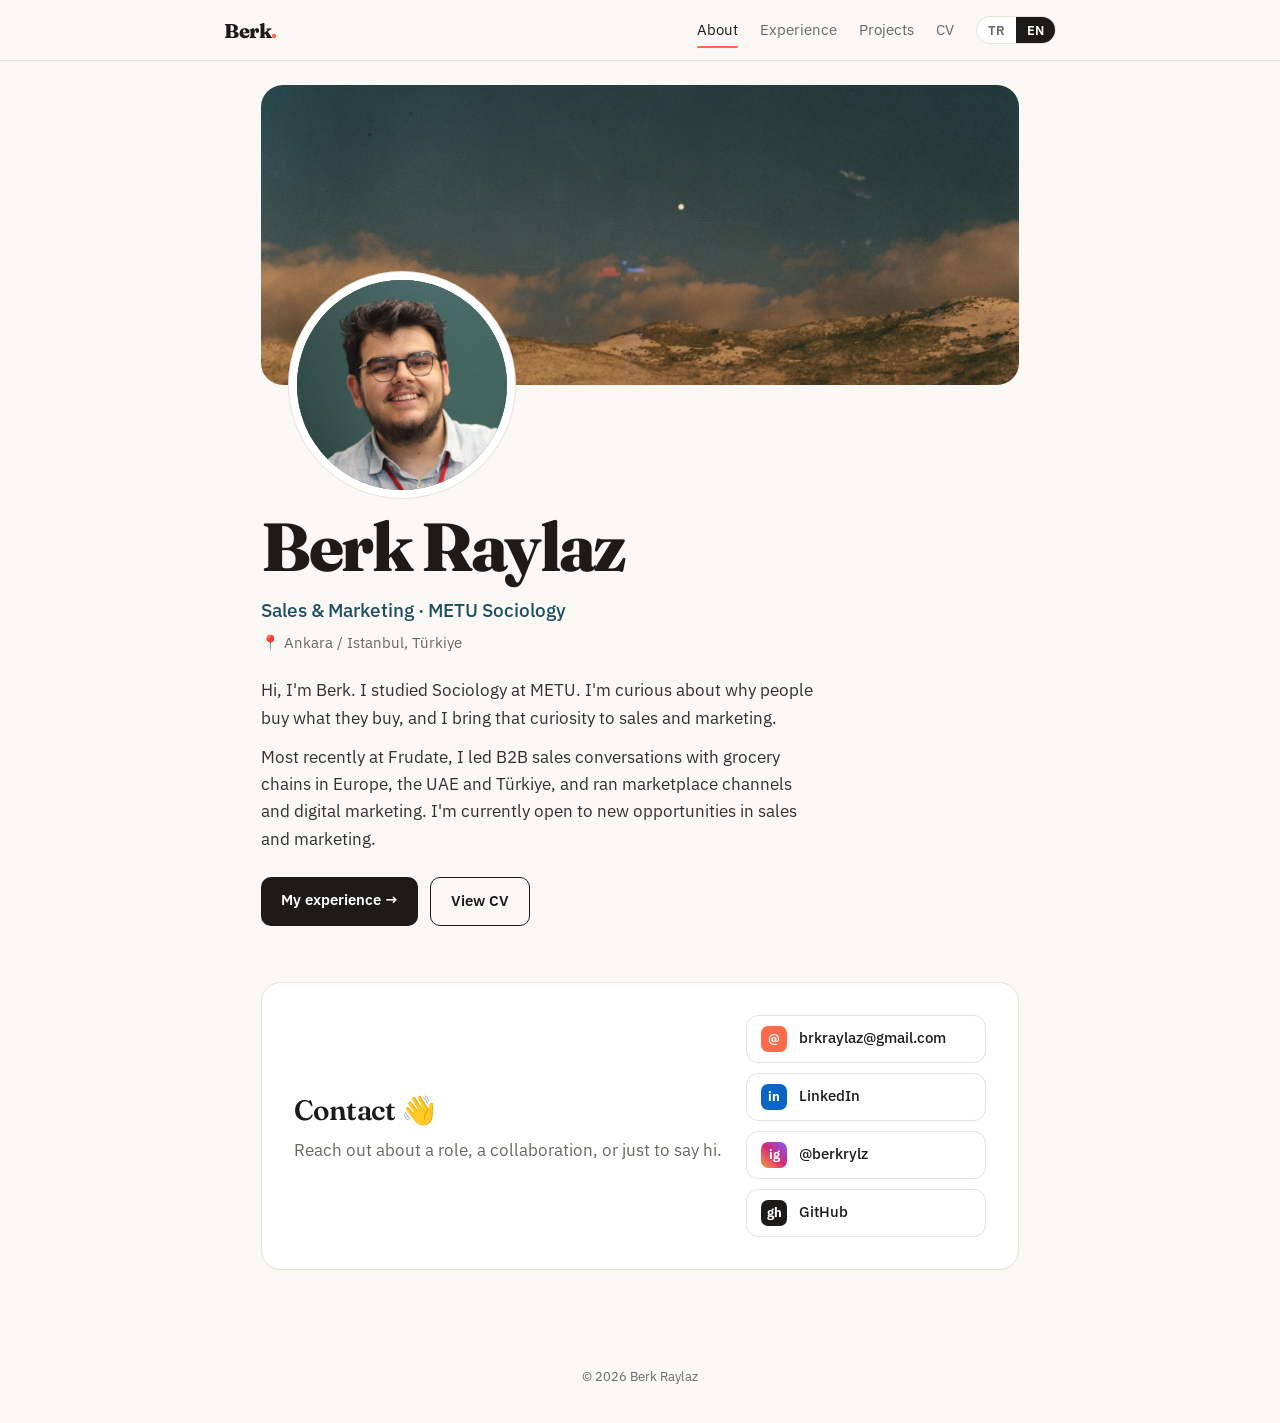
==== commit ff6eacbf: "Add LinkedIn-style cover photo to home page Co-Authored-By: Claude Opus 5.5 <noreply@anthropic.com> " ====
--- a/index.html
+++ b/index.html
@@ -15,7 +15,12 @@
 <body data-page="home">
 <main class="wrap">
 
+  <div class="cover" role="img" aria-label="Cover photo"></div>
   <header class="hero">
+    <div class="photo">
+      <img src="photo.jpg" alt="Berk Raylaz" onerror="this.remove()">
+      <span>BR</span>
+    </div>
     <div>
       <h1>Berk Raylaz</h1>
       <div class="role"><span data-tr>Satış &amp; Pazarlama · ODTÜ Sosyoloji</span><span data-en>Sales &amp; Marketing · METU Sociology</span></div>
@@ -38,10 +43,6 @@
         <a class="btn light" href="cv-en.pdf" target="_blank" rel="noopener" data-en>View CV</a>
       </div>
     </div>
-    <div class="photo">
-      <img src="photo.jpg" alt="Berk Raylaz" onerror="this.remove()">
-      <span>BR</span>
-    </div>
   </header>
 
   <div id="contact" class="contact-box rv">
--- a/style.css
+++ b/style.css
@@ -33,7 +33,15 @@
 .btn:hover{transform:translateY(-2px);box-shadow:0 6px 16px rgba(0,0,0,.1)}
 
 /* HOME */
-.hero{padding:72px 0 40px;display:grid;grid-template-columns:1fr 210px;gap:48px;align-items:center}
+.cover{margin-top:24px;height:300px;border-radius:22px;background:url(cover.jpg) center 88%/cover no-repeat,#24403f;position:relative;overflow:hidden}
+.cover::after{content:"";position:absolute;inset:0;background:linear-gradient(to bottom,rgba(0,0,0,0) 55%,rgba(0,0,0,.18))}
+.hero{padding:0 0 40px;display:block}
+.hero .photo{margin:-105px 0 0 36px;position:relative;z-index:2}
+.hero .photo + div{margin-top:22px}
+@media(max-width:680px){
+  .cover{height:170px;border-radius:16px;margin-top:16px}
+  .hero .photo{margin:-70px 0 0 20px}
+}
 .hero h1{font-family:'Fraunces',serif;font-weight:800;font-size:clamp(44px,7vw,68px);line-height:1.02;letter-spacing:-.035em}
 .hero .role{margin-top:14px;font-size:19px;color:var(--accent);font-weight:500}
 .hero .loc{margin-top:4px;color:var(--muted);font-size:15px}
@@ -42,7 +50,7 @@
 .hero .btns{margin-top:24px}
 .photo{position:relative;width:210px;height:210px;border-radius:50%;overflow:hidden;background:linear-gradient(135deg,var(--accent),#3d7f93);display:grid;place-items:center;color:#fff;font-family:'Fraunces',serif;font-size:60px;font-weight:600;box-shadow:0 0 0 8px var(--white),0 0 0 9px var(--line)}
 .photo img{position:absolute;inset:0;width:100%;height:100%;object-fit:cover}
-@media(max-width:680px){.hero{grid-template-columns:1fr;padding-top:40px;gap:28px}.photo{width:140px;height:140px;font-size:42px;order:-1}}
+@media(max-width:680px){.photo{width:140px;height:140px;font-size:42px}}
 
 .contact-box{margin:16px 0 72px;padding:32px;border:1px solid var(--line);border-radius:20px;background:var(--white);display:grid;grid-template-columns:1fr auto;gap:24px;align-items:center}
 .contact-box h2{margin-bottom:4px}
